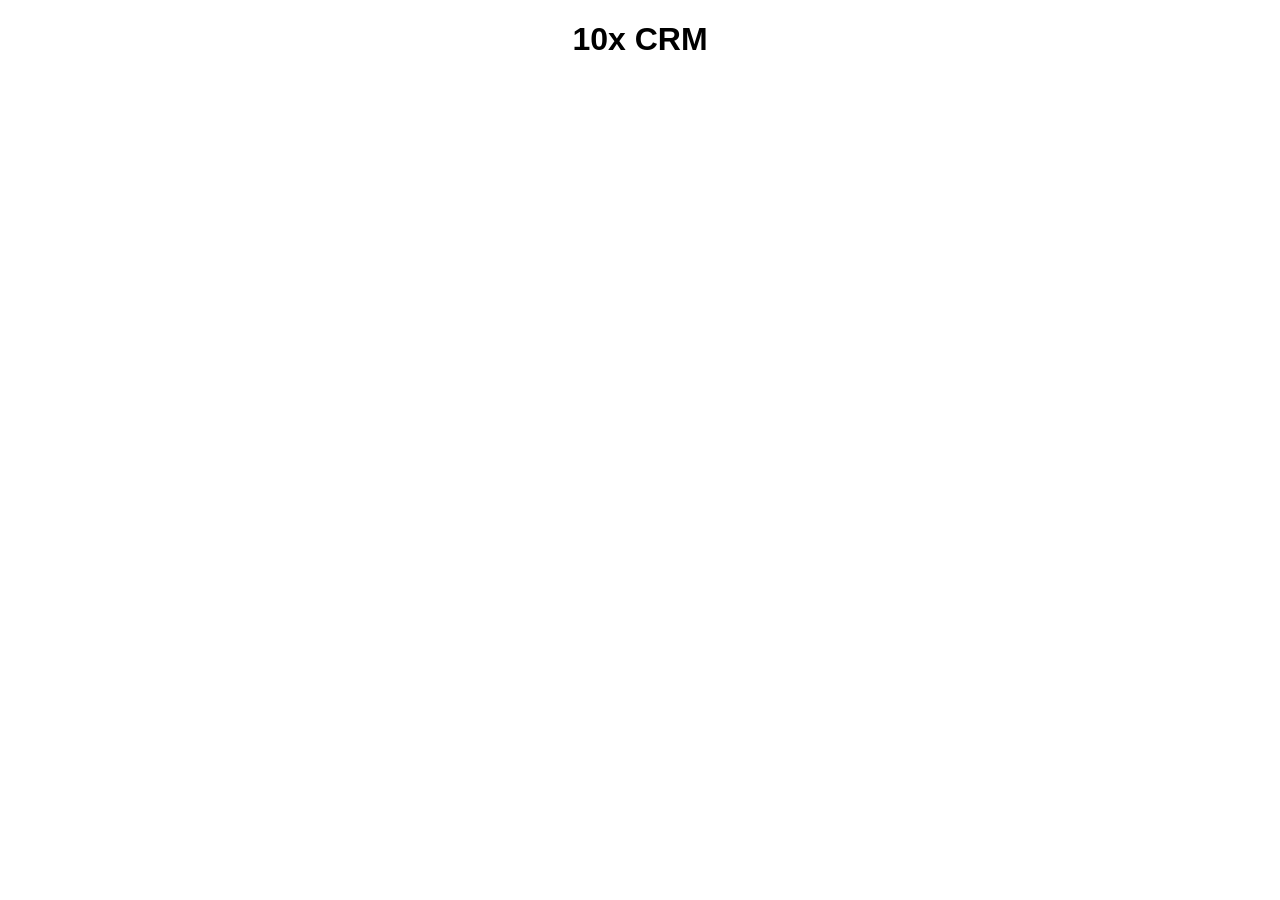
==== index.html @ 1104de77 "Create initial CRM files" ====
<!DOCTYPE html>
<html lang="en">
<head>
    <meta charset="UTF-8">
    <meta name="viewport" content="width=device-width, initial-scale=1.0">
    <title>10x CRM</title>
    <link rel="stylesheet" href="style.css">
</head>
<body>

    <h1>10x CRM</h1>

    <script src="script.js"></script>
</body>
</html>
---- style.css ----
body {
    font-family: Arial, sans-serif;
}

h1 {
    text-align: center;
}
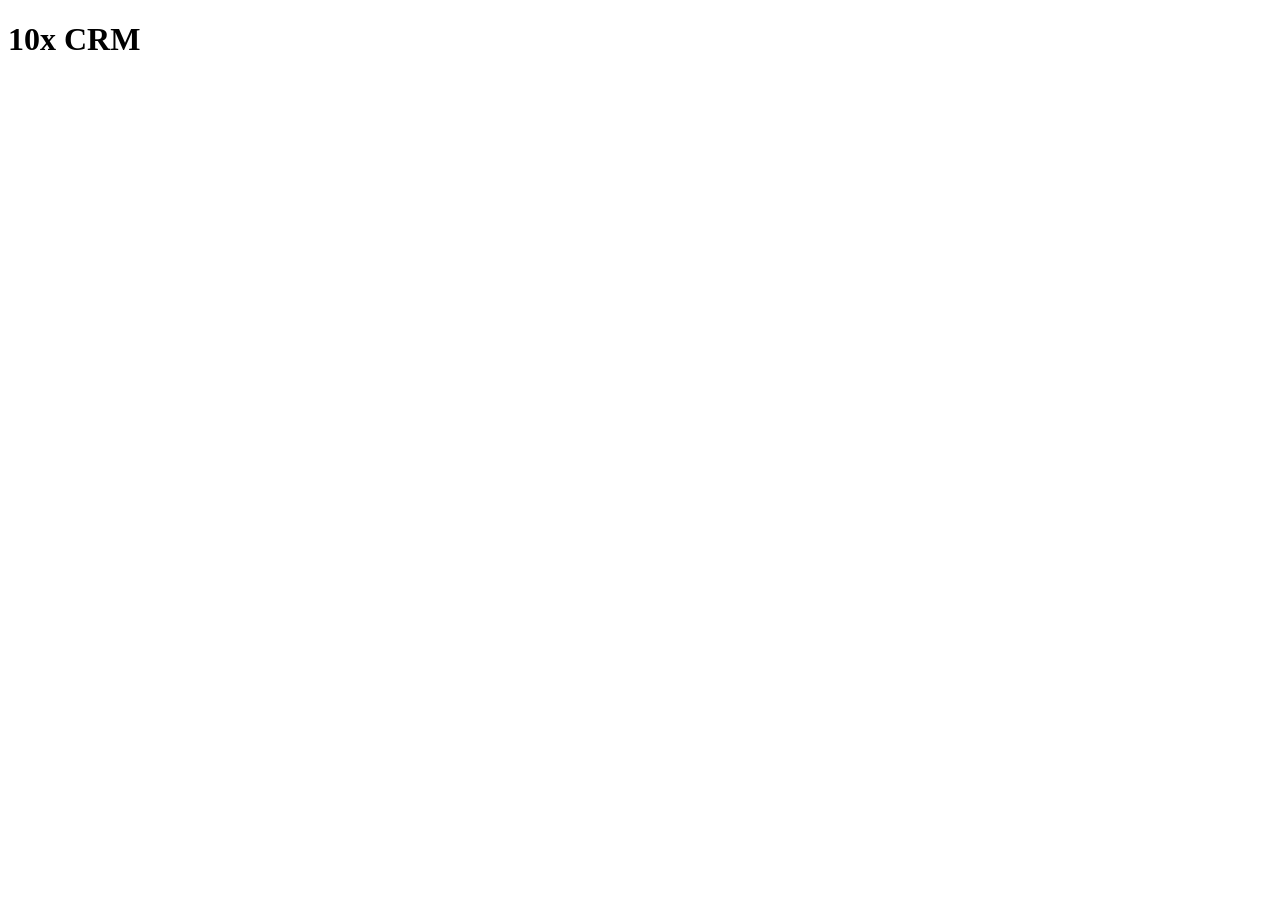
==== commit d88331f9: "implement signup page with basic form validation" ====
--- a/index.html
+++ b/index.html
@@ -10,6 +10,5 @@
 
     <h1>10x CRM</h1>
 
-    <script src="script.js"></script>
 </body>
 </html>
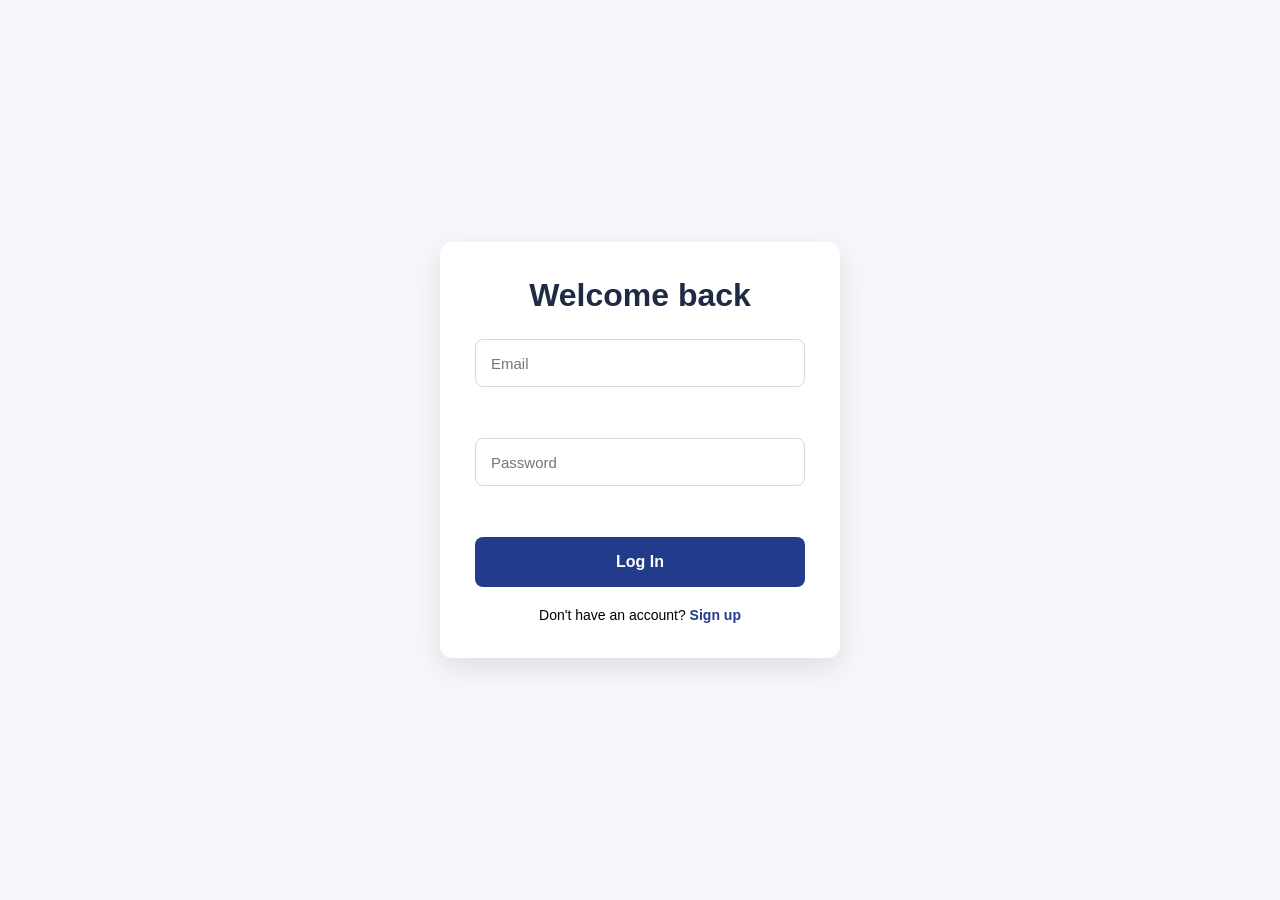
==== commit c21456b3: "Implement complete login flow with session management" ====
--- a/index.html
+++ b/index.html
@@ -3,12 +3,49 @@
 <head>
     <meta charset="UTF-8">
     <meta name="viewport" content="width=device-width, initial-scale=1.0">
-    <title>10x CRM</title>
-    <link rel="stylesheet" href="style.css">
+    <title>10X CRM - Login</title>
+
+    <link rel="stylesheet" href="assets/css/style.css">
 </head>
 <body>
 
-    <h1>10x CRM</h1>
+    <div class="container">
+
+        <form id="loginForm" class="card">
+
+            <h1>Welcome back</h1>
+
+            <input
+                type="email"
+                id="loginEmail"
+                placeholder="Email"
+            >
+            <small id="loginEmailError" class="error-message"></small>
+
+            <input
+                type="password"
+                id="loginPassword"
+                placeholder="Password"
+            >
+            <small id="loginPasswordError" class="error-message"></small>
+
+            <button type="submit">
+                Log In
+            </button>
+
+            <p>
+                Don't have an account?
+                <a href="signup.html">Sign up</a>
+            </p>
+
+        </form>
+
+    </div>
+
+    <div id="toast" class="toast"></div>
+
+    <script src="assets/js/helpers.js"></script>
+    <script src="assets/js/auth.js"></script>
 
 </body>
 </html>
--- a/assets/css/style.css
+++ b/assets/css/style.css
@@ -0,0 +1,118 @@
+* {
+    margin: 0;
+    padding: 0;
+    box-sizing: border-box;
+}
+
+body {
+    font-family: Arial, Helvetica, sans-serif;
+    background: #f5f7fb;
+    display: flex;
+    justify-content: center;
+    align-items: center;
+    min-height: 100vh;
+}
+
+.container {
+    width: 100%;
+    display: flex;
+    justify-content: center;
+    align-items: center;
+}
+
+.card {
+    width: 400px;
+    background: #fff;
+    padding: 35px;
+    border-radius: 12px;
+    box-shadow: 0 10px 30px rgba(0,0,0,.1);
+}
+
+.card h1 {
+    text-align: center;
+    margin-bottom: 25px;
+    color: #1f2a44;
+}
+
+.card input {
+    width: 100%;
+    height: 48px;
+    margin-bottom: 16px;
+    padding: 0 15px;
+    border: 1px solid #d9d9d9;
+    border-radius: 8px;
+    outline: none;
+    font-size: 15px;
+}
+
+.card input:focus {
+    border-color: #233b8b;
+}
+
+.card button {
+    width: 100%;
+    height: 50px;
+    border: none;
+    border-radius: 8px;
+    background: #233b8b;
+    color: white;
+    font-size: 16px;
+    font-weight: bold;
+    cursor: pointer;
+    transition: .3s;
+}
+
+.card button:hover {
+    background: #1b2f73;
+}
+
+.card p {
+    margin-top: 20px;
+    text-align: center;
+    font-size: 14px;
+}
+
+.card a {
+    color: #233b8b;
+    text-decoration: none;
+    font-weight: bold;
+}
+
+.card a:hover {
+    text-decoration: underline;
+}
+
+.error-message {
+    display: block;
+    color: #dc3545;
+    font-size: 14px;
+    margin-top: 5px;
+    margin-bottom: 12px;
+    min-height: 18px;
+}
+
+ 
+.card input.input-error,
+.card input.input-error:focus {
+    border: 2px solid #dc3545;
+}
+
+.toast {
+    position: fixed;
+    top: 20px;
+    right: 20px;
+
+    background-color: #28a745;
+    color: white;
+
+    padding: 15px 20px;
+    border-radius: 8px;
+
+    font-size: 14px;
+    font-weight: bold;
+
+    opacity: 0;
+    visibility: hidden;
+
+    transition: opacity 0.3s ease;
+}
